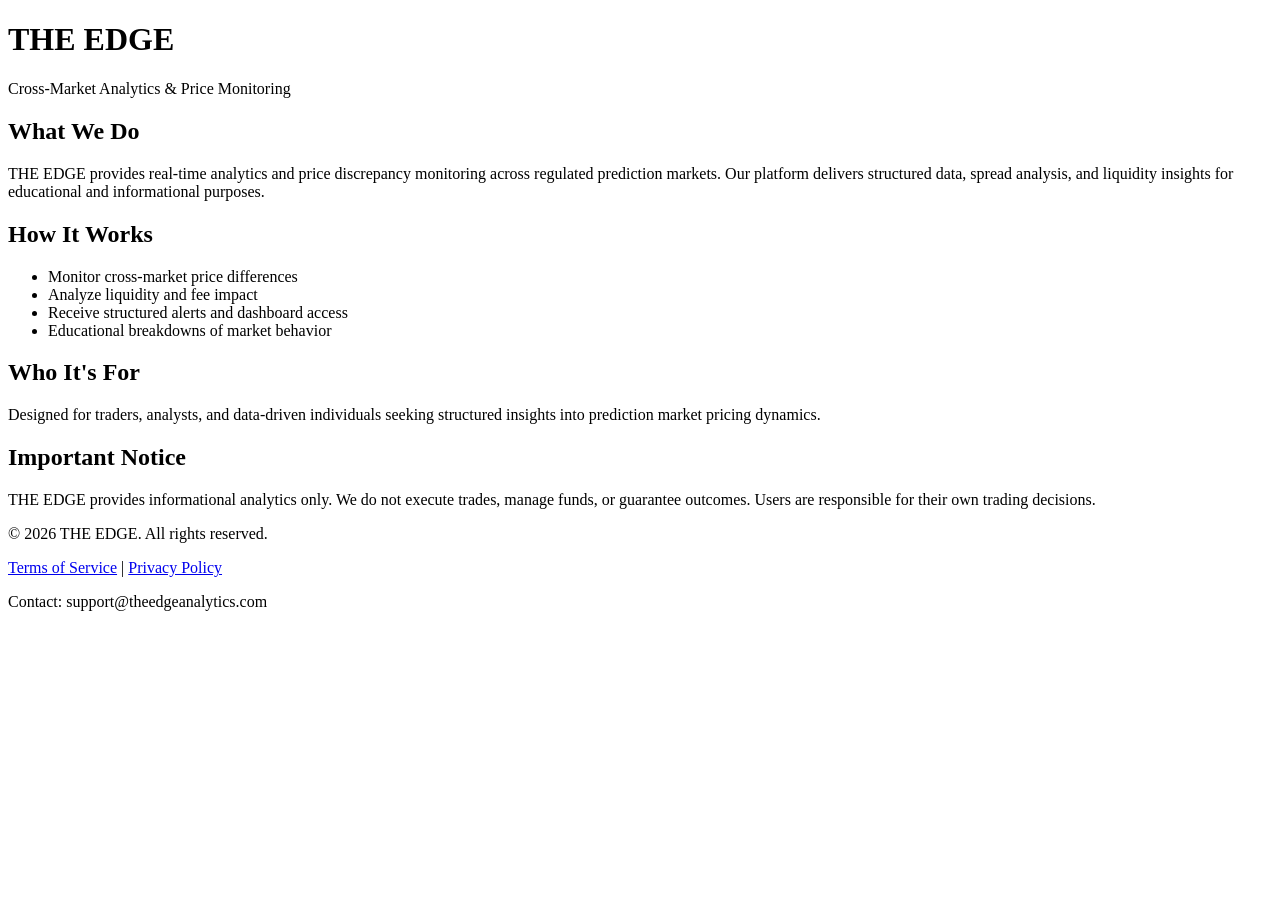
==== index.html @ 216218b3 "Create index.html" ====
<!DOCTYPE html>
<html lang="en">
<head>
    <meta charset="UTF-8">
    <title>THE EDGE | Market Analytics</title>
    <link rel="stylesheet" href="styles.css">
</head>
<body>

<header>
    <h1>THE EDGE</h1>
    <p class="tagline">Cross-Market Analytics & Price Monitoring</p>
</header>

<section>
    <h2>What We Do</h2>
    <p>
        THE EDGE provides real-time analytics and price discrepancy monitoring
        across regulated prediction markets. Our platform delivers structured
        data, spread analysis, and liquidity insights for educational and
        informational purposes.
    </p>
</section>

<section>
    <h2>How It Works</h2>
    <ul>
        <li>Monitor cross-market price differences</li>
        <li>Analyze liquidity and fee impact</li>
        <li>Receive structured alerts and dashboard access</li>
        <li>Educational breakdowns of market behavior</li>
    </ul>
</section>

<section>
    <h2>Who It's For</h2>
    <p>
        Designed for traders, analysts, and data-driven individuals seeking
        structured insights into prediction market pricing dynamics.
    </p>
</section>

<section>
    <h2>Important Notice</h2>
    <p>
        THE EDGE provides informational analytics only. We do not execute trades,
        manage funds, or guarantee outcomes. Users are responsible for their own
        trading decisions.
    </p>
</section>

<footer>
    <p>© 2026 THE EDGE. All rights reserved.</p>
    <p>
        <a href="terms.html">Terms of Service</a> |
        <a href="privacy.html">Privacy Policy</a>
    </p>
    <p>Contact: support@theedgeanalytics.com</p>
</footer>

</body>
</html>
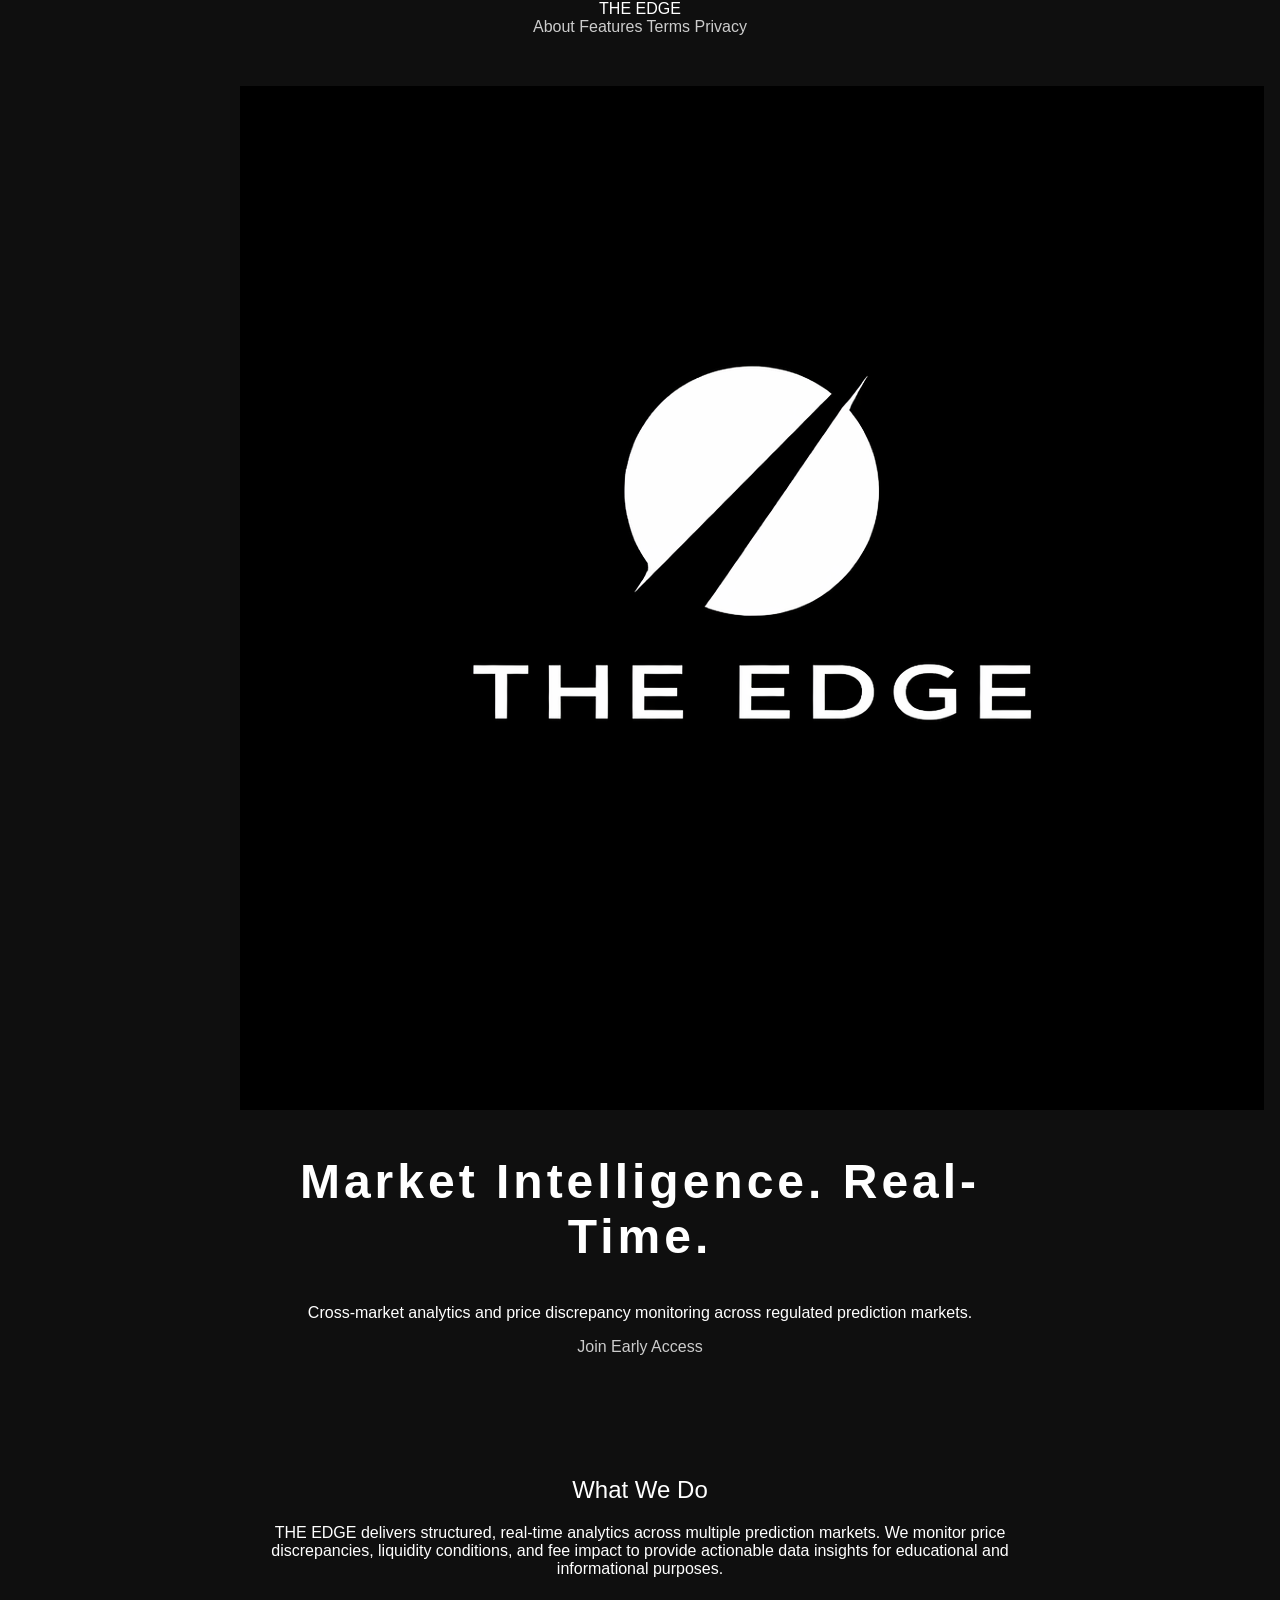
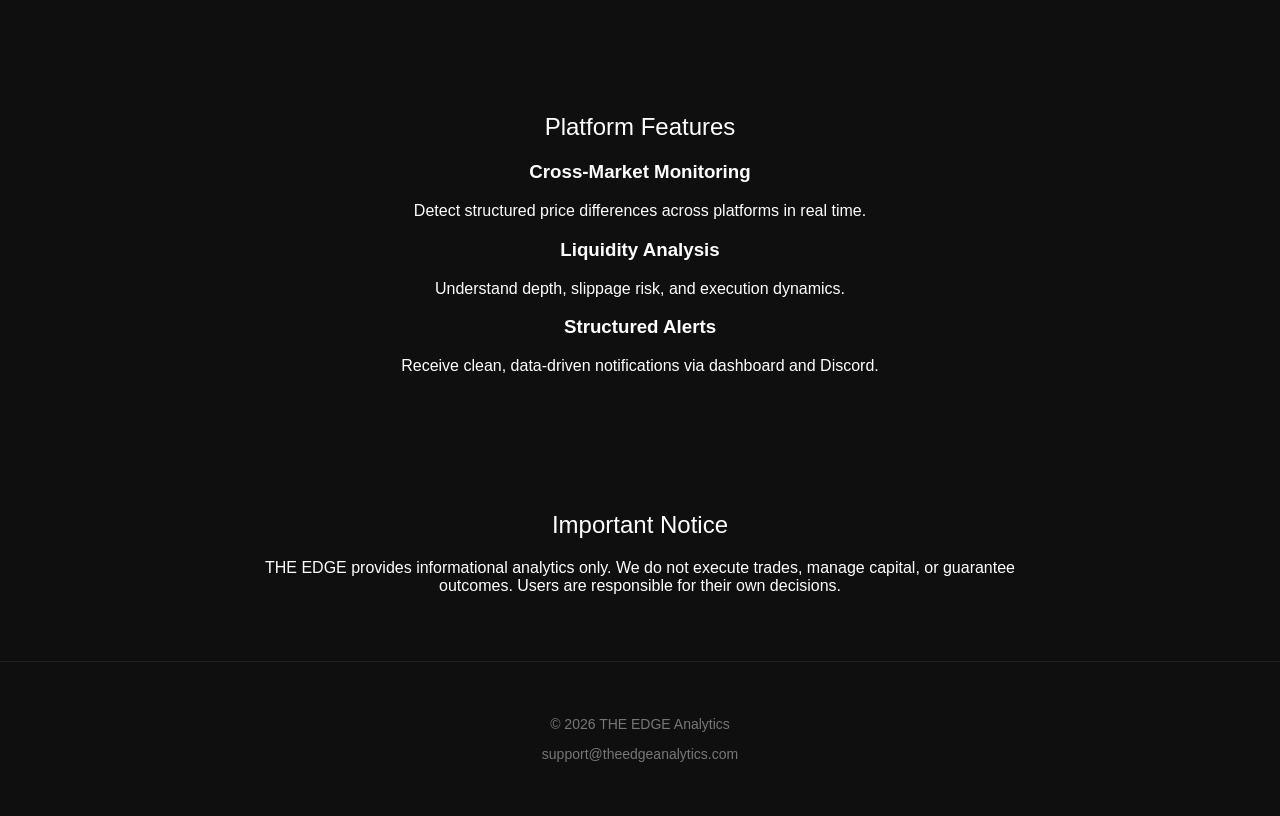
==== commit 79561c25: "Update index.html" ====
--- a/index.html
+++ b/index.html
@@ -2,61 +2,69 @@
 <html lang="en">
 <head>
     <meta charset="UTF-8">
-    <title>THE EDGE | Market Analytics</title>
+    <title>THE EDGE | Market Intelligence</title>
+    <meta name="viewport" content="width=device-width, initial-scale=1.0">
     <link rel="stylesheet" href="styles.css">
 </head>
 <body>
 
-<header>
-    <h1>THE EDGE</h1>
-    <p class="tagline">Cross-Market Analytics & Price Monitoring</p>
-</header>
+<nav class="navbar">
+    <div class="nav-logo">THE EDGE</div>
+    <div class="nav-links">
+        <a href="#about">About</a>
+        <a href="#features">Features</a>
+        <a href="terms.html">Terms</a>
+        <a href="privacy.html">Privacy</a>
+    </div>
+</nav>
 
-<section>
+<section class="hero">
+    <img src="logo.png" alt="THE EDGE Logo" class="hero-logo">
+    <h1>Market Intelligence. Real-Time.</h1>
+    <p>Cross-market analytics and price discrepancy monitoring across regulated prediction markets.</p>
+    <a href="#" class="cta-button">Join Early Access</a>
+</section>
+
+<section id="about" class="section">
     <h2>What We Do</h2>
     <p>
-        THE EDGE provides real-time analytics and price discrepancy monitoring
-        across regulated prediction markets. Our platform delivers structured
-        data, spread analysis, and liquidity insights for educational and
-        informational purposes.
+        THE EDGE delivers structured, real-time analytics across multiple prediction markets.
+        We monitor price discrepancies, liquidity conditions, and fee impact to provide
+        actionable data insights for educational and informational purposes.
     </p>
 </section>
 
-<section>
-    <h2>How It Works</h2>
-    <ul>
-        <li>Monitor cross-market price differences</li>
-        <li>Analyze liquidity and fee impact</li>
-        <li>Receive structured alerts and dashboard access</li>
-        <li>Educational breakdowns of market behavior</li>
-    </ul>
+<section id="features" class="section dark-section">
+    <h2>Platform Features</h2>
+    <div class="feature-grid">
+        <div class="feature-card">
+            <h3>Cross-Market Monitoring</h3>
+            <p>Detect structured price differences across platforms in real time.</p>
+        </div>
+        <div class="feature-card">
+            <h3>Liquidity Analysis</h3>
+            <p>Understand depth, slippage risk, and execution dynamics.</p>
+        </div>
+        <div class="feature-card">
+            <h3>Structured Alerts</h3>
+            <p>Receive clean, data-driven notifications via dashboard and Discord.</p>
+        </div>
+    </div>
 </section>
 
-<section>
-    <h2>Who It's For</h2>
-    <p>
-        Designed for traders, analysts, and data-driven individuals seeking
-        structured insights into prediction market pricing dynamics.
-    </p>
-</section>
-
-<section>
+<section class="section">
     <h2>Important Notice</h2>
-    <p>
+    <p class="disclaimer">
         THE EDGE provides informational analytics only. We do not execute trades,
-        manage funds, or guarantee outcomes. Users are responsible for their own
-        trading decisions.
+        manage capital, or guarantee outcomes. Users are responsible for their own decisions.
     </p>
 </section>
 
 <footer>
-    <p>© 2026 THE EDGE. All rights reserved.</p>
-    <p>
-        <a href="terms.html">Terms of Service</a> |
-        <a href="privacy.html">Privacy Policy</a>
-    </p>
-    <p>Contact: support@theedgeanalytics.com</p>
+    <p>© 2026 THE EDGE Analytics</p>
+    <p>support@theedgeanalytics.com</p>
 </footer>
 
+<script src="script.js"></script>
 </body>
 </html>
--- a/styles.css
+++ b/styles.css
@@ -0,0 +1,55 @@
+body {
+    font-family: Arial, sans-serif;
+    background-color: #0f0f0f;
+    color: #ffffff;
+    margin: 0;
+    padding: 0;
+    text-align: center;
+}
+
+header {
+    padding: 60px 20px;
+    border-bottom: 1px solid #222;
+}
+
+h1 {
+    font-size: 48px;
+    letter-spacing: 4px;
+}
+
+.tagline {
+    color: #999;
+    margin-top: 10px;
+}
+
+section {
+    padding: 50px 20px;
+    max-width: 800px;
+    margin: auto;
+}
+
+h2 {
+    margin-bottom: 20px;
+    font-weight: normal;
+}
+
+ul {
+    list-style: none;
+    padding: 0;
+}
+
+ul li {
+    padding: 10px 0;
+}
+
+footer {
+    padding: 40px 20px;
+    border-top: 1px solid #222;
+    font-size: 14px;
+    color: #777;
+}
+
+a {
+    color: #ccc;
+    text-decoration: none;
+}
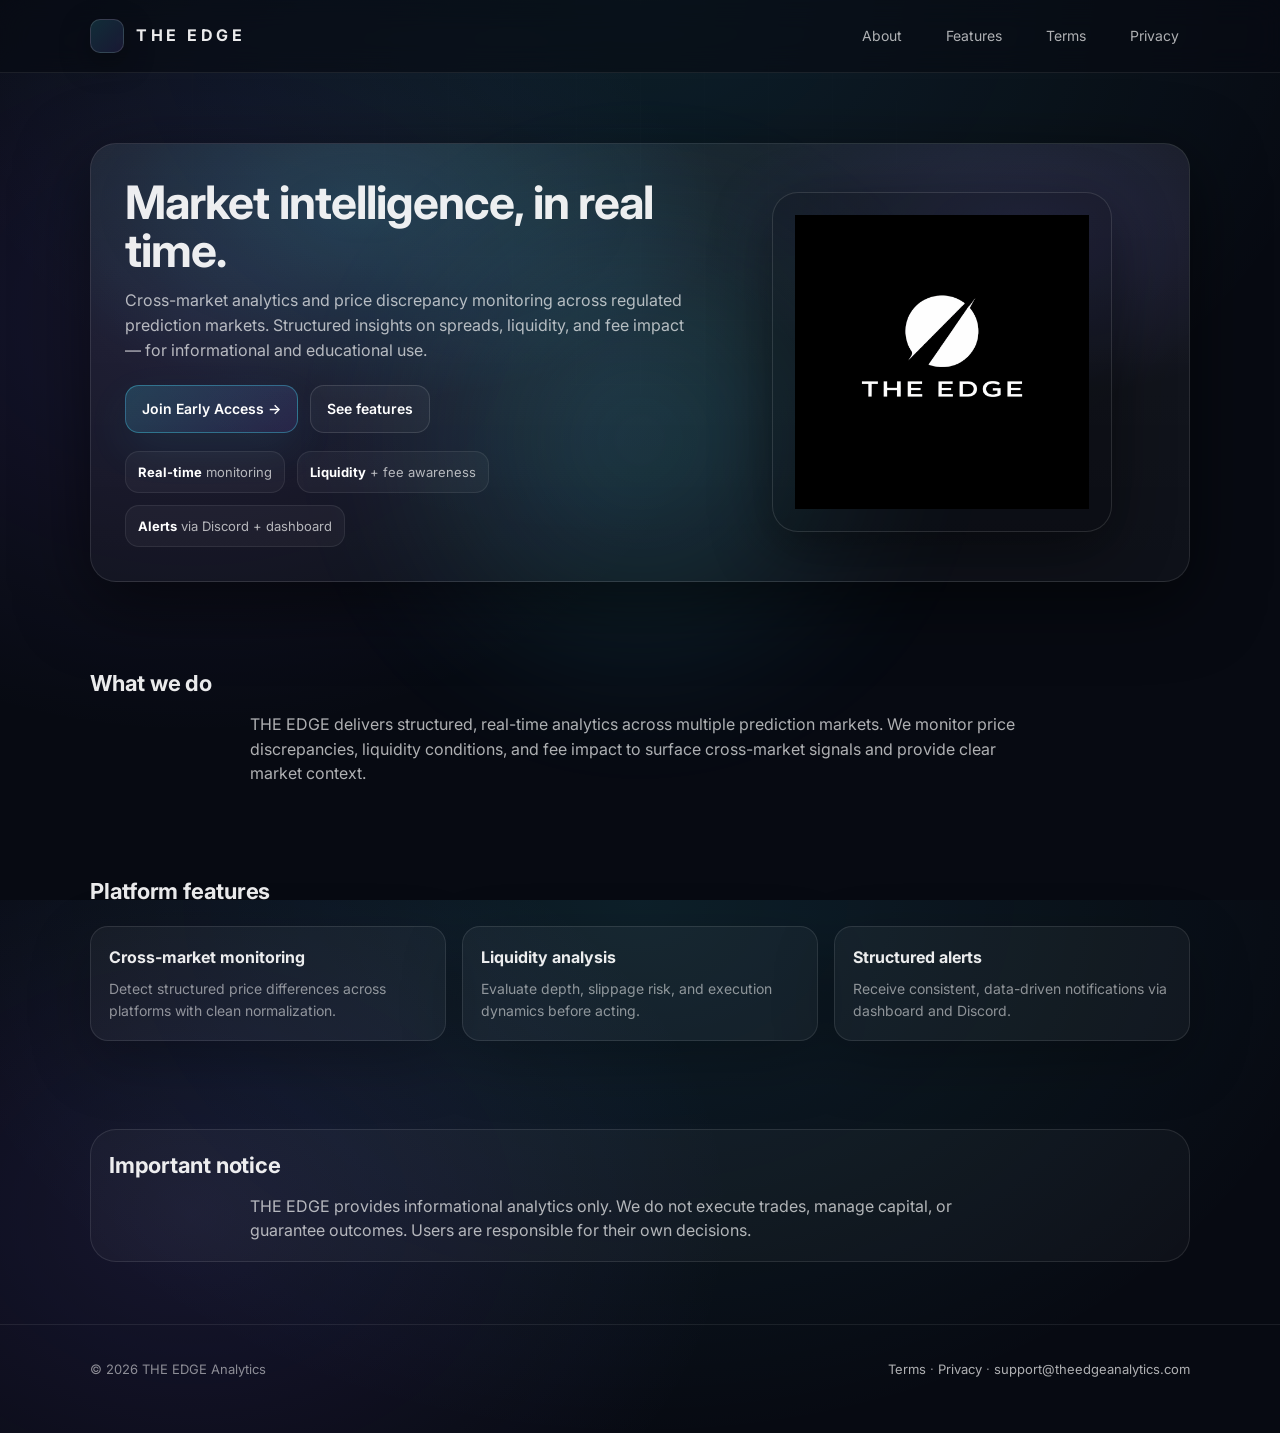
==== commit 03ff0510: "Update index.html" ====
--- a/index.html
+++ b/index.html
@@ -1,70 +1,123 @@
 <!DOCTYPE html>
 <html lang="en">
 <head>
-    <meta charset="UTF-8">
-    <title>THE EDGE | Market Intelligence</title>
-    <meta name="viewport" content="width=device-width, initial-scale=1.0">
-    <link rel="stylesheet" href="styles.css">
+  <meta charset="UTF-8" />
+  <title>THE EDGE | Market Intelligence</title>
+  <meta name="viewport" content="width=device-width, initial-scale=1.0" />
+
+  <!-- Premium font (this alone fixes a lot) -->
+  <link rel="preconnect" href="https://fonts.googleapis.com">
+  <link rel="preconnect" href="https://fonts.gstatic.com" crossorigin>
+  <link href="https://fonts.googleapis.com/css2?family=Inter:wght@400;500;600;700&display=swap" rel="stylesheet">
+
+  <link rel="stylesheet" href="styles.css" />
 </head>
 <body>
+  <div class="bg-grid"></div>
+  <div class="bg-glow"></div>
 
-<nav class="navbar">
-    <div class="nav-logo">THE EDGE</div>
-    <div class="nav-links">
+  <nav class="navbar">
+    <div class="container nav-inner">
+      <div class="brand">
+        <div class="brand-badge"></div>
+        <span>THE EDGE</span>
+      </div>
+      <div class="nav-links">
         <a href="#about">About</a>
         <a href="#features">Features</a>
         <a href="terms.html">Terms</a>
         <a href="privacy.html">Privacy</a>
+      </div>
     </div>
-</nav>
+  </nav>
 
-<section class="hero">
-    <img src="logo.png" alt="THE EDGE Logo" class="hero-logo">
-    <h1>Market Intelligence. Real-Time.</h1>
-    <p>Cross-market analytics and price discrepancy monitoring across regulated prediction markets.</p>
-    <a href="#" class="cta-button">Join Early Access</a>
-</section>
+  <header class="hero">
+    <div class="container">
+      <div class="hero-grid">
+        <div class="hero-left">
+          <h1>Market intelligence, in real time.</h1>
+          <p>
+            Cross-market analytics and price discrepancy monitoring across regulated prediction markets.
+            Structured insights on spreads, liquidity, and fee impact — for informational and educational use.
+          </p>
 
-<section id="about" class="section">
-    <h2>What We Do</h2>
-    <p>
-        THE EDGE delivers structured, real-time analytics across multiple prediction markets.
-        We monitor price discrepancies, liquidity conditions, and fee impact to provide
-        actionable data insights for educational and informational purposes.
-    </p>
-</section>
+          <div class="hero-cta">
+            <a class="btn btn-primary" href="mailto:support@theedgeanalytics.com?subject=THE%20EDGE%20Early%20Access">
+              Join Early Access →
+            </a>
+            <a class="btn" href="#features">See features</a>
+          </div>
 
-<section id="features" class="section dark-section">
-    <h2>Platform Features</h2>
-    <div class="feature-grid">
-        <div class="feature-card">
-            <h3>Cross-Market Monitoring</h3>
-            <p>Detect structured price differences across platforms in real time.</p>
+          <div class="kpi-row">
+            <div class="kpi"><b>Real-time</b> monitoring</div>
+            <div class="kpi"><b>Liquidity</b> + fee awareness</div>
+            <div class="kpi"><b>Alerts</b> via Discord + dashboard</div>
+          </div>
         </div>
-        <div class="feature-card">
-            <h3>Liquidity Analysis</h3>
-            <p>Understand depth, slippage risk, and execution dynamics.</p>
+
+        <div class="hero-right">
+          <div class="logo-wrap">
+            <!-- keep your file named logo.png in the repo root -->
+            <img src="logo.png" alt="THE EDGE Logo" />
+          </div>
         </div>
-        <div class="feature-card">
-            <h3>Structured Alerts</h3>
-            <p>Receive clean, data-driven notifications via dashboard and Discord.</p>
+      </div>
+    </div>
+  </header>
+
+  <main>
+    <section id="about" class="section">
+      <div class="container">
+        <h2>What we do</h2>
+        <p>
+          THE EDGE delivers structured, real-time analytics across multiple prediction markets.
+          We monitor price discrepancies, liquidity conditions, and fee impact to surface cross-market signals
+          and provide clear market context.
+        </p>
+      </div>
+    </section>
+
+    <section id="features" class="section">
+      <div class="container">
+        <h2>Platform features</h2>
+        <div class="cards">
+          <div class="card">
+            <h3>Cross-market monitoring</h3>
+            <p>Detect structured price differences across platforms with clean normalization.</p>
+          </div>
+          <div class="card">
+            <h3>Liquidity analysis</h3>
+            <p>Evaluate depth, slippage risk, and execution dynamics before acting.</p>
+          </div>
+          <div class="card">
+            <h3>Structured alerts</h3>
+            <p>Receive consistent, data-driven notifications via dashboard and Discord.</p>
+          </div>
         </div>
-    </div>
-</section>
+      </div>
+    </section>
 
-<section class="section">
-    <h2>Important Notice</h2>
-    <p class="disclaimer">
-        THE EDGE provides informational analytics only. We do not execute trades,
-        manage capital, or guarantee outcomes. Users are responsible for their own decisions.
-    </p>
-</section>
+    <section class="section">
+      <div class="container notice">
+        <h2>Important notice</h2>
+        <p>
+          THE EDGE provides informational analytics only. We do not execute trades, manage capital,
+          or guarantee outcomes. Users are responsible for their own decisions.
+        </p>
+      </div>
+    </section>
 
-<footer>
-    <p>© 2026 THE EDGE Analytics</p>
-    <p>support@theedgeanalytics.com</p>
-</footer>
+    <footer class="footer">
+      <div class="container footer-row">
+        <div>© 2026 THE EDGE Analytics</div>
+        <div>
+          <a href="terms.html">Terms</a> · <a href="privacy.html">Privacy</a> ·
+          <a href="mailto:support@theedgeanalytics.com">support@theedgeanalytics.com</a>
+        </div>
+      </div>
+    </footer>
+  </main>
 
-<script src="script.js"></script>
+  <script src="script.js"></script>
 </body>
 </html>
--- a/styles.css
+++ b/styles.css
@@ -1,55 +1,342 @@
-body {
-    font-family: Arial, sans-serif;
-    background-color: #0f0f0f;
-    color: #ffffff;
-    margin: 0;
-    padding: 0;
-    text-align: center;
-}
-
-header {
-    padding: 60px 20px;
-    border-bottom: 1px solid #222;
-}
-
-h1 {
-    font-size: 48px;
-    letter-spacing: 4px;
-}
-
-.tagline {
-    color: #999;
-    margin-top: 10px;
-}
-
-section {
-    padding: 50px 20px;
-    max-width: 800px;
-    margin: auto;
-}
-
-h2 {
-    margin-bottom: 20px;
-    font-weight: normal;
-}
-
-ul {
-    list-style: none;
-    padding: 0;
-}
-
-ul li {
-    padding: 10px 0;
-}
-
-footer {
-    padding: 40px 20px;
-    border-top: 1px solid #222;
-    font-size: 14px;
-    color: #777;
-}
-
-a {
-    color: #ccc;
-    text-decoration: none;
-}
+:root{
+  --bg: #070A12;
+  --panel: rgba(255,255,255,0.06);
+  --panel2: rgba(255,255,255,0.04);
+  --border: rgba(255,255,255,0.10);
+  --border2: rgba(255,255,255,0.16);
+  --text: rgba(255,255,255,0.92);
+  --muted: rgba(255,255,255,0.68);
+  --muted2: rgba(255,255,255,0.52);
+  --accent: #49E1FF;      /* neon-cyan (Stripe-friendly, not crypto-green) */
+  --accent2: #8A6CFF;     /* subtle violet */
+  --shadow: 0 20px 70px rgba(0,0,0,0.55);
+  --radius: 18px;
+  --radius2: 26px;
+}
+
+*{ box-sizing:border-box; margin:0; padding:0; }
+html,body{ height:100%; }
+body{
+  font-family: Inter, ui-sans-serif, system-ui, -apple-system, Segoe UI, Roboto, Arial, "Apple Color Emoji", "Segoe UI Emoji";
+  background: radial-gradient(1200px 900px at 50% 0%, rgba(73,225,255,0.10), transparent 60%),
+              radial-gradient(900px 700px at 15% 35%, rgba(138,108,255,0.12), transparent 60%),
+              var(--bg);
+  color: var(--text);
+  line-height: 1.55;
+  overflow-x:hidden;
+}
+
+/* subtle moving grid texture */
+.bg-grid{
+  position: fixed;
+  inset: 0;
+  pointer-events:none;
+  opacity: 0.10;
+  background-image:
+    linear-gradient(to right, rgba(255,255,255,0.12) 1px, transparent 1px),
+    linear-gradient(to bottom, rgba(255,255,255,0.12) 1px, transparent 1px);
+  background-size: 64px 64px;
+  mask-image: radial-gradient(circle at 50% 15%, black 0%, transparent 70%);
+  transform: translateZ(0);
+}
+
+.bg-glow{
+  position: fixed;
+  width: 700px;
+  height: 700px;
+  border-radius: 999px;
+  filter: blur(60px);
+  opacity: 0.18;
+  background: radial-gradient(circle, var(--accent), transparent 60%);
+  left: 50%;
+  top: 10%;
+  transform: translateX(-50%);
+  pointer-events:none;
+}
+
+a{ color: var(--text); text-decoration:none; }
+a:hover{ color: white; }
+
+.container{
+  width:min(1100px, calc(100% - 48px));
+  margin: 0 auto;
+}
+
+/* NAV */
+.navbar{
+  position: sticky;
+  top:0;
+  z-index:1000;
+  backdrop-filter: blur(14px);
+  background: rgba(7,10,18,0.62);
+  border-bottom: 1px solid rgba(255,255,255,0.08);
+}
+
+.nav-inner{
+  display:flex;
+  align-items:center;
+  justify-content:space-between;
+  padding: 16px 0;
+}
+
+.brand{
+  display:flex;
+  align-items:center;
+  gap:12px;
+  letter-spacing: 0.22em;
+  font-weight: 700;
+  text-transform: uppercase;
+}
+
+.brand-badge{
+  width: 34px;
+  height: 34px;
+  border-radius: 10px;
+  border: 1px solid rgba(255,255,255,0.14);
+  background: linear-gradient(135deg, rgba(73,225,255,0.15), rgba(138,108,255,0.12));
+  box-shadow: 0 10px 30px rgba(0,0,0,0.35);
+}
+
+.nav-links{
+  display:flex;
+  gap: 22px;
+  align-items:center;
+}
+
+.nav-links a{
+  font-size: 14px;
+  color: var(--muted);
+  padding: 8px 10px;
+  border-radius: 10px;
+  border: 1px solid transparent;
+  transition: 180ms ease;
+}
+
+.nav-links a:hover{
+  color: white;
+  border-color: rgba(255,255,255,0.10);
+  background: rgba(255,255,255,0.04);
+}
+
+/* HERO */
+.hero{
+  padding: 70px 0 40px;
+}
+
+.hero-grid{
+  display:grid;
+  grid-template-columns: 1.15fr 0.85fr;
+  gap: 28px;
+  align-items:center;
+  padding: 34px;
+  border: 1px solid rgba(255,255,255,0.10);
+  border-radius: var(--radius2);
+  background: linear-gradient(180deg, rgba(255,255,255,0.06), rgba(255,255,255,0.03));
+  box-shadow: var(--shadow);
+  position: relative;
+  overflow:hidden;
+}
+
+.hero-grid:before{
+  content:"";
+  position:absolute;
+  inset:-1px;
+  background:
+    radial-gradient(600px 320px at 25% 15%, rgba(73,225,255,0.14), transparent 60%),
+    radial-gradient(520px 280px at 85% 20%, rgba(138,108,255,0.14), transparent 60%);
+  pointer-events:none;
+}
+
+.hero-left{
+  position:relative;
+  z-index:1;
+}
+
+.hero h1{
+  font-size: clamp(34px, 3.6vw, 56px);
+  line-height: 1.05;
+  margin-bottom: 14px;
+  letter-spacing: -0.02em;
+}
+
+.hero p{
+  color: var(--muted);
+  font-size: 16px;
+  max-width: 58ch;
+}
+
+.hero-cta{
+  display:flex;
+  gap: 12px;
+  margin-top: 22px;
+  flex-wrap:wrap;
+}
+
+.btn{
+  border-radius: 14px;
+  padding: 12px 16px;
+  font-weight: 600;
+  font-size: 14px;
+  border: 1px solid rgba(255,255,255,0.12);
+  background: rgba(255,255,255,0.04);
+  color: white;
+  transition: 180ms ease;
+  display:inline-flex;
+  align-items:center;
+  gap:10px;
+}
+
+.btn:hover{
+  transform: translateY(-1px);
+  border-color: rgba(255,255,255,0.18);
+  background: rgba(255,255,255,0.06);
+}
+
+.btn-primary{
+  border-color: rgba(73,225,255,0.35);
+  background: linear-gradient(135deg, rgba(73,225,255,0.18), rgba(138,108,255,0.12));
+  box-shadow: 0 16px 44px rgba(73,225,255,0.08);
+}
+
+.btn-primary:hover{
+  border-color: rgba(73,225,255,0.55);
+}
+
+.kpi-row{
+  display:flex;
+  gap: 12px;
+  margin-top: 18px;
+  flex-wrap:wrap;
+}
+
+.kpi{
+  padding: 10px 12px;
+  border-radius: 14px;
+  background: rgba(255,255,255,0.04);
+  border: 1px solid rgba(255,255,255,0.08);
+  color: var(--muted);
+  font-size: 13px;
+}
+
+.kpi b{ color:white; font-weight:700; }
+
+/* right side panel */
+.hero-right{
+  position:relative;
+  z-index:1;
+  display:flex;
+  justify-content:center;
+  align-items:center;
+}
+
+.logo-wrap{
+  width: min(340px, 100%);
+  border-radius: var(--radius2);
+  border: 1px solid rgba(255,255,255,0.12);
+  background: rgba(0,0,0,0.18);
+  padding: 22px;
+  box-shadow: 0 18px 60px rgba(0,0,0,0.45);
+}
+
+.logo-wrap img{
+  width: 100%;
+  height: auto;
+  display:block;
+}
+
+/* SECTIONS */
+.section{
+  padding: 44px 0;
+}
+
+.section h2{
+  font-size: 22px;
+  letter-spacing: -0.01em;
+  margin-bottom: 12px;
+}
+
+.section p{
+  color: var(--muted);
+  max-width: 78ch;
+  margin: 0 auto;
+}
+
+.cards{
+  margin-top: 18px;
+  display:grid;
+  grid-template-columns: repeat(3, 1fr);
+  gap: 16px;
+}
+
+.card{
+  border-radius: var(--radius);
+  border: 1px solid rgba(255,255,255,0.10);
+  background: rgba(255,255,255,0.04);
+  padding: 18px;
+  box-shadow: 0 20px 60px rgba(0,0,0,0.25);
+  transition: 200ms ease;
+  position:relative;
+  overflow:hidden;
+}
+
+.card:before{
+  content:"";
+  position:absolute;
+  inset:-1px;
+  background: radial-gradient(420px 220px at 20% 10%, rgba(73,225,255,0.10), transparent 55%);
+  opacity:0;
+  transition: 200ms ease;
+  pointer-events:none;
+}
+
+.card:hover{
+  transform: translateY(-2px);
+  border-color: rgba(255,255,255,0.18);
+}
+
+.card:hover:before{ opacity:1; }
+
+.card h3{
+  font-size: 16px;
+  margin-bottom: 8px;
+}
+
+.card p{
+  color: var(--muted2);
+  font-size: 14px;
+  margin: 0;
+}
+
+/* DISCLAIMER + FOOTER */
+.notice{
+  border-radius: var(--radius2);
+  border: 1px solid rgba(255,255,255,0.10);
+  background: rgba(255,255,255,0.03);
+  padding: 18px;
+}
+
+.notice p{ color: var(--muted); }
+
+.footer{
+  padding: 34px 0 54px;
+  border-top: 1px solid rgba(255,255,255,0.08);
+  margin-top: 18px;
+}
+
+.footer-row{
+  display:flex;
+  justify-content:space-between;
+  gap:16px;
+  flex-wrap:wrap;
+  color: var(--muted2);
+  font-size: 13px;
+}
+
+.footer a{ color: var(--muted); }
+.footer a:hover{ color: white; }
+
+@media (max-width: 920px){
+  .hero-grid{ grid-template-columns: 1fr; }
+  .cards{ grid-template-columns: 1fr; }
+  .nav-links{ gap: 10px; }
+}
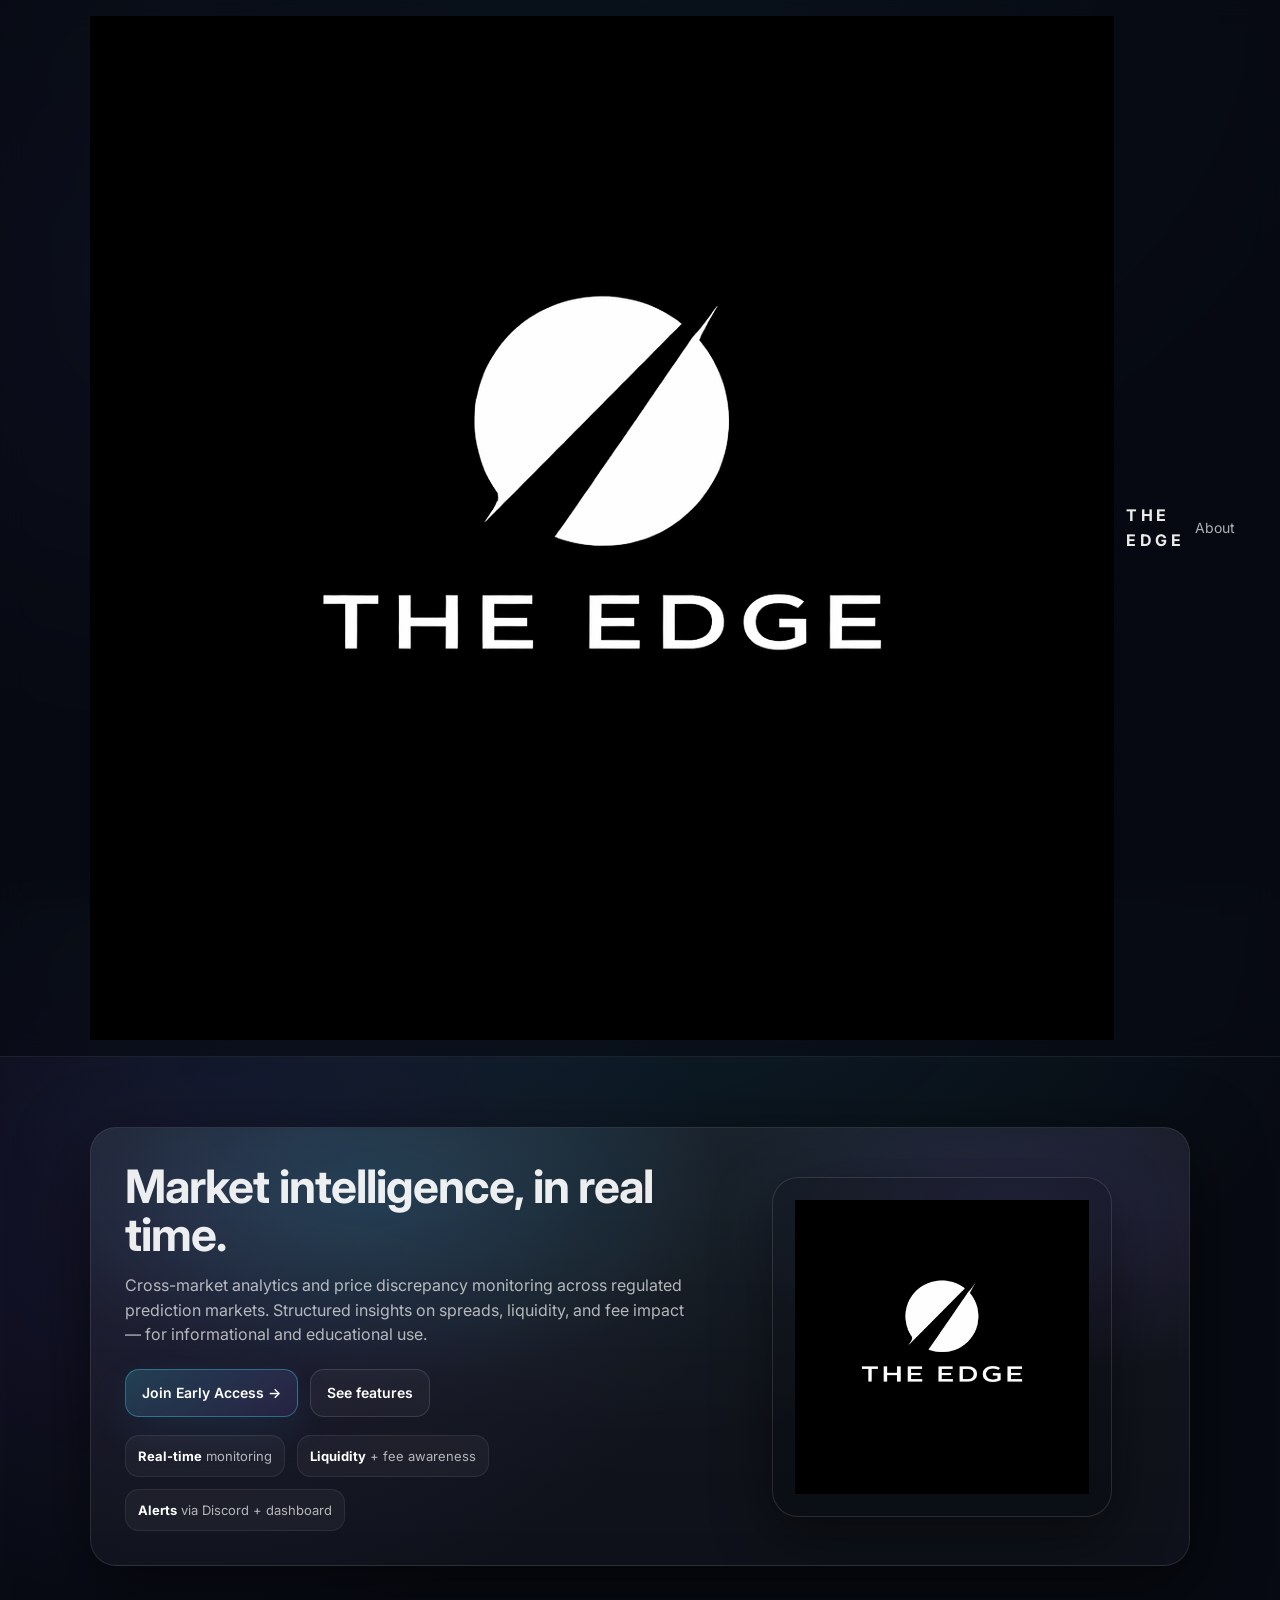
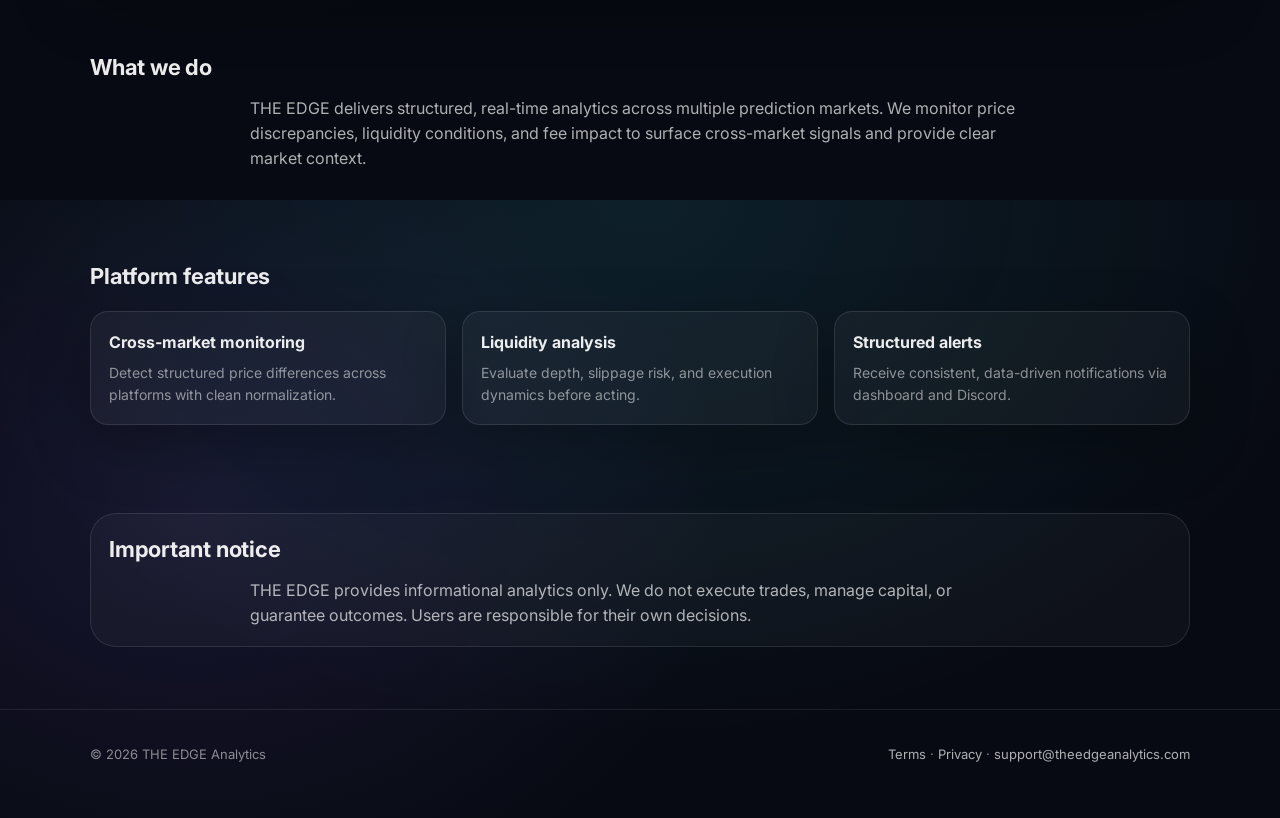
==== commit 3a27d758: "Update index.html" ====
--- a/index.html
+++ b/index.html
@@ -19,8 +19,8 @@
   <nav class="navbar">
     <div class="container nav-inner">
       <div class="brand">
-        <div class="brand-badge"></div>
-        <span>THE EDGE</span>
+          <img src="logo.png" alt="THE EDGE Logo" class="nav-logo-img">
+          <span>THE EDGE</span>
       </div>
       <div class="nav-links">
         <a href="#about">About</a>
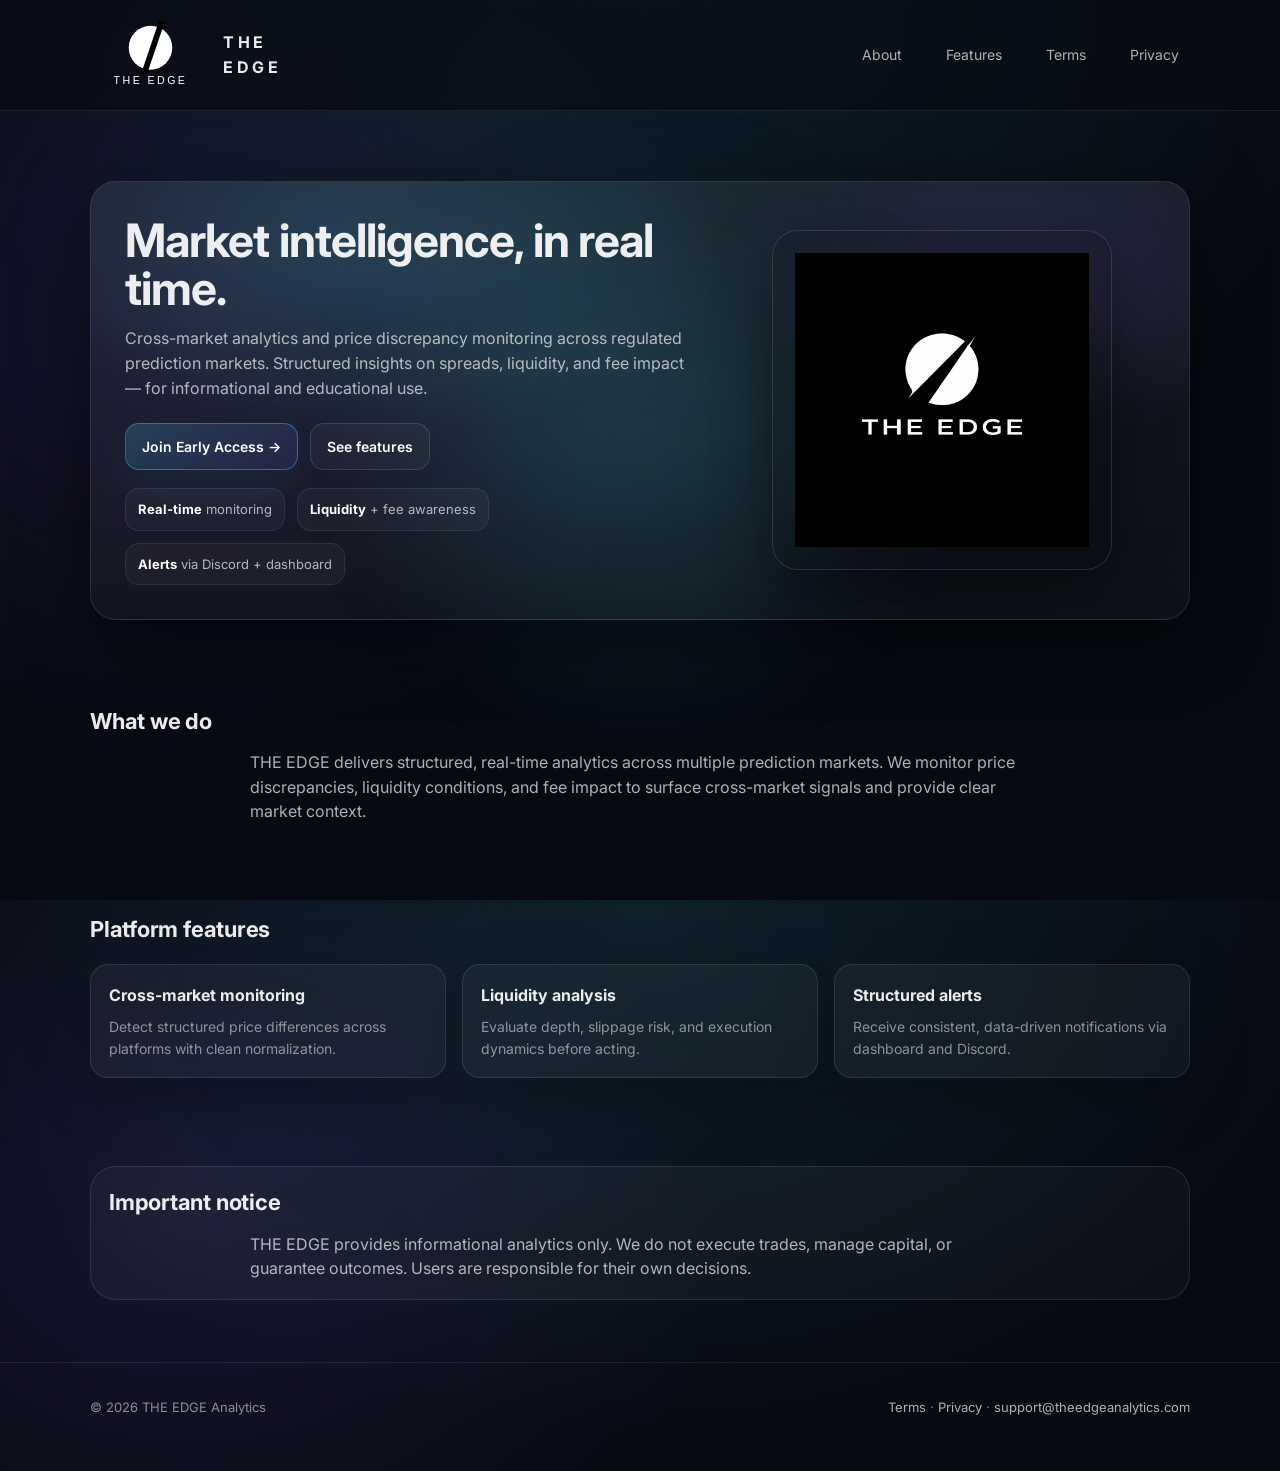
==== commit 1bbf148c: "Update index.html" ====
--- a/index.html
+++ b/index.html
@@ -19,7 +19,7 @@
   <nav class="navbar">
     <div class="container nav-inner">
       <div class="brand">
-          <img src="logo.png" alt="THE EDGE Logo" class="nav-logo-img">
+          <img src="logo.svg" class="nav-icon">
           <span>THE EDGE</span>
       </div>
       <div class="nav-links">
--- a/styles.css
+++ b/styles.css
@@ -26,6 +26,7 @@
   overflow-x:hidden;
 }
 
+
 /* subtle moving grid texture */
 .bg-grid{
   position: fixed;
@@ -340,3 +341,10 @@
   .cards{ grid-template-columns: 1fr; }
   .nav-links{ gap: 10px; }
 }
+
+.nav-logo-img {
+    width: 32px;
+    height: 32px;
+    object-fit: contain;
+    margin-right: 10px;
+}
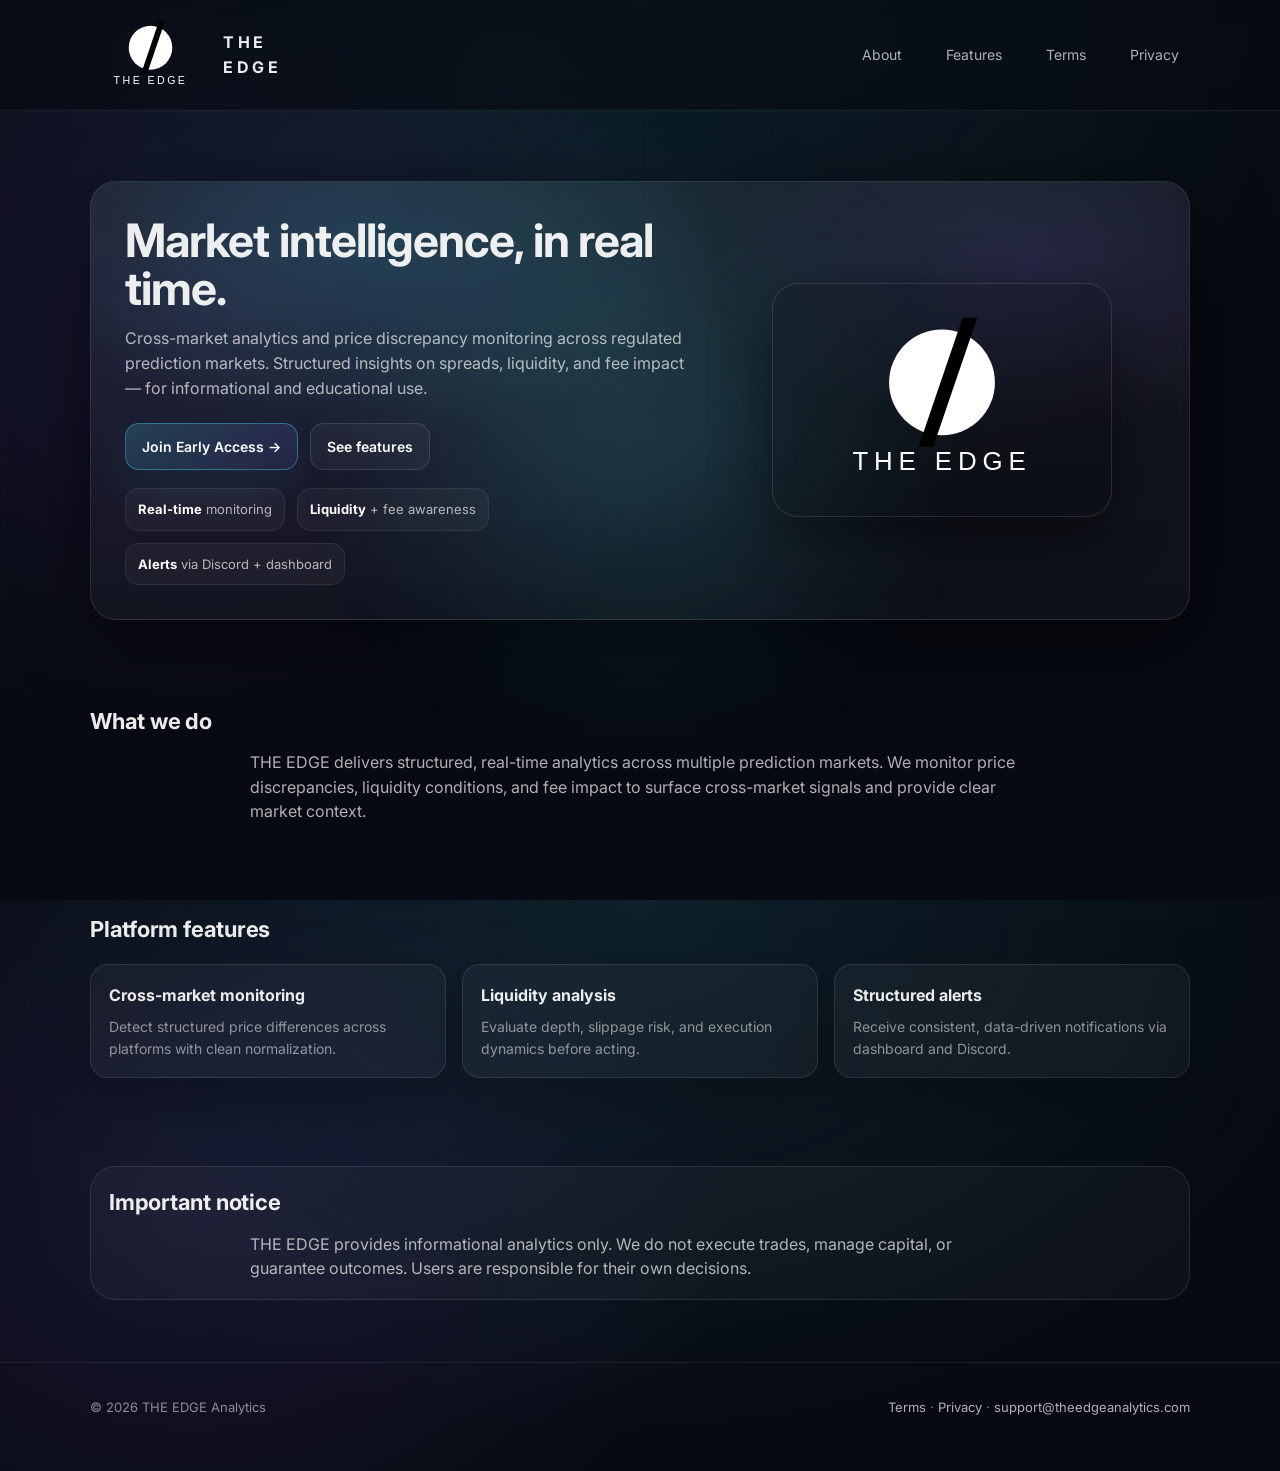
==== commit 518a4783: "Update index.html" ====
--- a/index.html
+++ b/index.html
@@ -58,7 +58,7 @@
         <div class="hero-right">
           <div class="logo-wrap">
             <!-- keep your file named logo.png in the repo root -->
-            <img src="logo.png" alt="THE EDGE Logo" />
+            <img src="logo.svg" class="nav-icon">
           </div>
         </div>
       </div>
